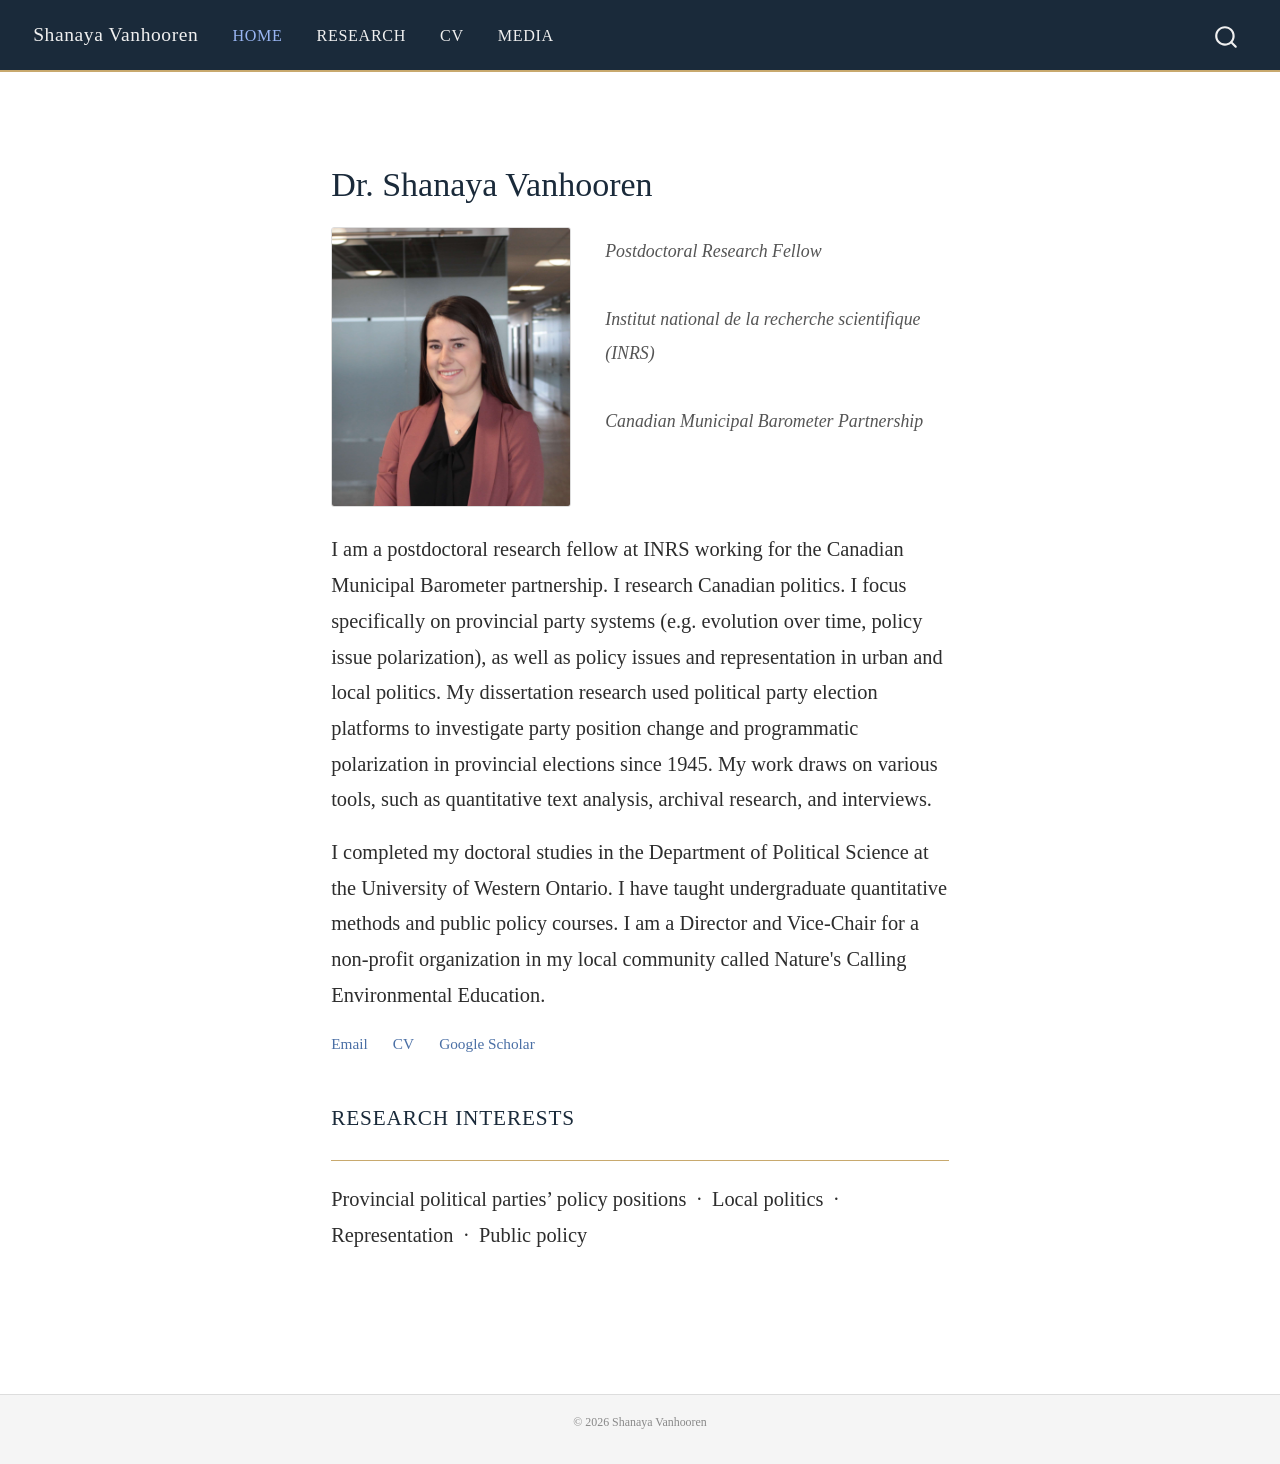
==== docs/index.html @ 6d6190ec "Minor update" ====
<!DOCTYPE html>
<html xmlns="http://www.w3.org/1999/xhtml" lang="en" xml:lang="en"><head>

<meta charset="utf-8">
<meta name="generator" content="quarto-1.9.37">

<meta name="viewport" content="width=device-width, initial-scale=1.0, user-scalable=yes">


<title>Shanaya Vanhooren</title>
<style>
/* Default styles provided by pandoc.
** See https://pandoc.org/MANUAL.html#variables-for-html for config info.
*/
code{white-space: pre-wrap;}
span.smallcaps{font-variant: small-caps;}
div.columns{display: flex; gap: min(4vw, 1.5em);}
div.column{flex: auto; overflow-x: auto;}
div.hanging-indent{margin-left: 1.5em; text-indent: -1.5em;}
ul.task-list{list-style: none;}
ul.task-list li input[type="checkbox"] {
  width: 0.8em;
  margin: 0 0.8em 0.2em -1em; /* quarto-specific, see https://github.com/quarto-dev/quarto-cli/issues/4556 */ 
  vertical-align: middle;
}
</style>


<script src="site_libs/quarto-nav/quarto-nav.js"></script>
<script src="site_libs/quarto-nav/headroom.min.js"></script>
<script src="site_libs/clipboard/clipboard.min.js"></script>
<script src="site_libs/quarto-search/autocomplete.umd.js"></script>
<script src="site_libs/quarto-search/fuse.min.js"></script>
<script src="site_libs/quarto-search/quarto-search.js"></script>
<meta name="quarto:offset" content="./">
<script src="site_libs/quarto-html/quarto.js" type="module"></script>
<script src="site_libs/quarto-html/tabsets/tabsets.js" type="module"></script>
<script src="site_libs/quarto-html/popper.min.js"></script>
<script src="site_libs/quarto-html/tippy.umd.min.js"></script>
<script src="site_libs/quarto-html/anchor.min.js"></script>
<link href="site_libs/quarto-html/tippy.css" rel="stylesheet">
<link href="site_libs/quarto-html/quarto-syntax-highlighting-7f8f88aac4f3542376d5c11b86a4c14d.css" rel="stylesheet" id="quarto-text-highlighting-styles">
<script src="site_libs/bootstrap/bootstrap.min.js"></script>
<link href="site_libs/bootstrap/bootstrap-icons.css" rel="stylesheet">
<link href="site_libs/bootstrap/bootstrap-2052e155595c9a2a93b7d121cc6dde5c.min.css" rel="stylesheet" append-hash="true" id="quarto-bootstrap" data-mode="light">
<script id="quarto-search-options" type="application/json">{
  "location": "navbar",
  "copy-button": false,
  "collapse-after": 3,
  "panel-placement": "end",
  "type": "overlay",
  "limit": 50,
  "keyboard-shortcut": [
    "f",
    "/",
    "s"
  ],
  "show-item-context": false,
  "language": {
    "search-no-results-text": "No results",
    "search-matching-documents-text": "matching documents",
    "search-copy-link-title": "Copy link to search",
    "search-hide-matches-text": "Hide additional matches",
    "search-more-match-text": "more match in this document",
    "search-more-matches-text": "more matches in this document",
    "search-clear-button-title": "Clear",
    "search-text-placeholder": "",
    "search-detached-cancel-button-title": "Cancel",
    "search-submit-button-title": "Submit",
    "search-label": "Search"
  }
}</script>


<link rel="stylesheet" href="styles.css">
</head>

<body class="nav-fixed fullcontent quarto-light">

<div id="quarto-search-results"></div>
  <header id="quarto-header" class="headroom fixed-top">
    <nav class="navbar navbar-expand-lg " data-bs-theme="dark">
      <div class="navbar-container container-fluid">
      <div class="navbar-brand-container mx-auto">
    <a class="navbar-brand" href="./index.html">
    <span class="navbar-title">Shanaya Vanhooren</span>
    </a>
  </div>
            <div id="quarto-search" class="" title="Search"></div>
          <button class="navbar-toggler" type="button" data-bs-toggle="collapse" data-bs-target="#navbarCollapse" aria-controls="navbarCollapse" role="menu" aria-expanded="false" aria-label="Toggle navigation" onclick="if (window.quartoToggleHeadroom) { window.quartoToggleHeadroom(); }">
  <span class="navbar-toggler-icon"></span>
</button>
          <div class="collapse navbar-collapse" id="navbarCollapse">
            <ul class="navbar-nav navbar-nav-scroll me-auto">
  <li class="nav-item">
    <a class="nav-link active" href="./index.html" aria-current="page"> 
<span class="menu-text">Home</span></a>
  </li>  
  <li class="nav-item">
    <a class="nav-link" href="./research.html"> 
<span class="menu-text">Research</span></a>
  </li>  
  <li class="nav-item">
    <a class="nav-link" href="./cv.html"> 
<span class="menu-text">CV</span></a>
  </li>  
  <li class="nav-item">
    <a class="nav-link" href="./media.html"> 
<span class="menu-text">Media</span></a>
  </li>  
</ul>
          </div> <!-- /navcollapse -->
            <div class="quarto-navbar-tools">
</div>
      </div> <!-- /container-fluid -->
    </nav>
</header>
<!-- content -->
<div id="quarto-content" class="quarto-container page-columns page-rows-contents page-layout-article page-navbar">
<!-- sidebar -->
<!-- margin-sidebar -->
    
<!-- main -->
<main class="content" id="quarto-document-content"><header id="title-block-header" class="quarto-title-block"></header>




<h1 class="about-name">Dr. Shanaya Vanhooren</h1>

<div class="about-top">
  <img src="profile.jpg" alt="Shanaya Vanhooren">
  <div class="about-position">
    <p class="position">
      Postdoctoral Research Fellow<br><br>
      Institut national de la recherche scientifique (INRS)<br><br>
      Canadian Municipal Barometer Partnership
    </p>
  </div>
</div>

<div class="about-bio">
  <p>
    I am a postdoctoral research fellow at INRS working for the Canadian Municipal Barometer partnership. I research Canadian politics. I focus specifically on provincial party systems (e.g. evolution over time, policy issue polarization), as well as policy issues and representation in urban and local politics. My dissertation research used political party election platforms to investigate party position change and programmatic polarization in provincial elections since 1945. My work draws on various tools, such as quantitative text analysis, archival research, and interviews. 
  </p>
  <p>
    I completed my doctoral studies in the Department of Political Science at the University of Western Ontario. I have taught undergraduate quantitative methods and public policy courses. I am a Director and Vice-Chair for a non-profit organization in my local community called Nature's Calling Environmental Education. 
  </p>
  <div class="contact-links">
    <a href="mailto:shanaya.vanhooren@inrs.ca">Email</a>
    <a href="cv.html">CV</a>
    <a href="https://scholar.google.com/citations?user=GF-hc9QAAAAJ&amp;hl=en" target="_blank">Google Scholar</a>
  </div>
</div>
<div class="section-heading">
<p>Research Interests</p>
</div>
<p>Provincial political parties’ policy positions &nbsp;·&nbsp; Local politics &nbsp;·&nbsp; Representation &nbsp;·&nbsp; Public policy</p>



</main> <!-- /main -->
<script id="quarto-html-after-body" type="application/javascript">
  window.document.addEventListener("DOMContentLoaded", function (event) {
    const icon = "";
    const anchorJS = new window.AnchorJS();
    anchorJS.options = {
      placement: 'right',
      icon: icon
    };
    anchorJS.add('.anchored');
    const isCodeAnnotation = (el) => {
      for (const clz of el.classList) {
        if (clz.startsWith('code-annotation-')) {                     
          return true;
        }
      }
      return false;
    }
    const onCopySuccess = function(e) {
      // button target
      const button = e.trigger;
      // don't keep focus
      button.blur();
      // flash "checked"
      button.classList.add('code-copy-button-checked');
      var currentTitle = button.getAttribute("title");
      button.setAttribute("title", "Copied!");
      let tooltip;
      if (window.bootstrap) {
        button.setAttribute("data-bs-toggle", "tooltip");
        button.setAttribute("data-bs-placement", "left");
        button.setAttribute("data-bs-title", "Copied!");
        tooltip = new bootstrap.Tooltip(button, 
          { trigger: "manual", 
            customClass: "code-copy-button-tooltip",
            offset: [0, -8]});
        tooltip.show();    
      }
      setTimeout(function() {
        if (tooltip) {
          tooltip.hide();
          button.removeAttribute("data-bs-title");
          button.removeAttribute("data-bs-toggle");
          button.removeAttribute("data-bs-placement");
        }
        button.setAttribute("title", currentTitle);
        button.classList.remove('code-copy-button-checked');
      }, 1000);
      // clear code selection
      e.clearSelection();
    }
    const getTextToCopy = function(trigger) {
      const outerScaffold = trigger.parentElement.cloneNode(true);
      const codeEl = outerScaffold.querySelector('code');
      for (const childEl of codeEl.children) {
        if (isCodeAnnotation(childEl)) {
          childEl.remove();
        }
      }
      return codeEl.innerText;
    }
    const clipboard = new window.ClipboardJS('.code-copy-button:not([data-in-quarto-modal])', {
      text: getTextToCopy
    });
    clipboard.on('success', onCopySuccess);
    if (window.document.getElementById('quarto-embedded-source-code-modal')) {
      const clipboardModal = new window.ClipboardJS('.code-copy-button[data-in-quarto-modal]', {
        text: getTextToCopy,
        container: window.document.getElementById('quarto-embedded-source-code-modal')
      });
      clipboardModal.on('success', onCopySuccess);
    }
      var localhostRegex = new RegExp(/^(?:http|https):\/\/localhost\:?[0-9]*\//);
      var mailtoRegex = new RegExp(/^mailto:/);
        var filterRegex = new RegExp('/' + window.location.host + '/');
      var isInternal = (href) => {
          return filterRegex.test(href) || localhostRegex.test(href) || mailtoRegex.test(href);
      }
      // Inspect non-navigation links and adorn them if external
     var links = window.document.querySelectorAll('a[href]:not(.nav-link):not(.navbar-brand):not(.toc-action):not(.sidebar-link):not(.sidebar-item-toggle):not(.pagination-link):not(.no-external):not([aria-hidden]):not(.dropdown-item):not(.quarto-navigation-tool):not(.about-link)');
      for (var i=0; i<links.length; i++) {
        const link = links[i];
        if (!isInternal(link.href)) {
          // undo the damage that might have been done by quarto-nav.js in the case of
          // links that we want to consider external
          if (link.dataset.originalHref !== undefined) {
            link.href = link.dataset.originalHref;
          }
            // target, if specified
            link.setAttribute("target", "_blank");
            if (link.getAttribute("rel") === null) {
              link.setAttribute("rel", "noopener");
            }
        }
      }
    function tippyHover(el, contentFn, onTriggerFn, onUntriggerFn) {
      const config = {
        allowHTML: true,
        maxWidth: 500,
        delay: 100,
        arrow: false,
        appendTo: function(el) {
            return el.parentElement;
        },
        interactive: true,
        interactiveBorder: 10,
        theme: 'quarto',
        placement: 'bottom-start',
      };
      if (contentFn) {
        config.content = contentFn;
      }
      if (onTriggerFn) {
        config.onTrigger = onTriggerFn;
      }
      if (onUntriggerFn) {
        config.onUntrigger = onUntriggerFn;
      }
      window.tippy(el, config); 
    }
    const noterefs = window.document.querySelectorAll('a[role="doc-noteref"]');
    for (var i=0; i<noterefs.length; i++) {
      const ref = noterefs[i];
      tippyHover(ref, function() {
        // use id or data attribute instead here
        let href = ref.getAttribute('data-footnote-href') || ref.getAttribute('href');
        try { href = new URL(href).hash; } catch {}
        const id = href.replace(/^#\/?/, "");
        const note = window.document.getElementById(id);
        if (note) {
          return note.innerHTML;
        } else {
          return "";
        }
      });
    }
    const xrefs = window.document.querySelectorAll('a.quarto-xref');
    const processXRef = (id, note) => {
      // Strip column container classes
      const stripColumnClz = (el) => {
        el.classList.remove("page-full", "page-columns");
        if (el.children) {
          for (const child of el.children) {
            stripColumnClz(child);
          }
        }
      }
      stripColumnClz(note)
      if (id === null || id.startsWith('sec-')) {
        // Special case sections, only their first couple elements
        const container = document.createElement("div");
        if (note.children && note.children.length > 2) {
          container.appendChild(note.children[0].cloneNode(true));
          for (let i = 1; i < note.children.length; i++) {
            const child = note.children[i];
            if (child.tagName === "P" && child.innerText === "") {
              continue;
            } else {
              container.appendChild(child.cloneNode(true));
              break;
            }
          }
          if (window.Quarto?.typesetMath) {
            window.Quarto.typesetMath(container);
          }
          return container.innerHTML
        } else {
          if (window.Quarto?.typesetMath) {
            window.Quarto.typesetMath(note);
          }
          return note.innerHTML;
        }
      } else {
        // Remove any anchor links if they are present
        const anchorLink = note.querySelector('a.anchorjs-link');
        if (anchorLink) {
          anchorLink.remove();
        }
        if (window.Quarto?.typesetMath) {
          window.Quarto.typesetMath(note);
        }
        if (note.classList.contains("callout")) {
          return note.outerHTML;
        } else {
          return note.innerHTML;
        }
      }
    }
    for (var i=0; i<xrefs.length; i++) {
      const xref = xrefs[i];
      tippyHover(xref, undefined, function(instance) {
        instance.disable();
        let url = xref.getAttribute('href');
        let hash = undefined; 
        if (url.startsWith('#')) {
          hash = url;
        } else {
          try { hash = new URL(url).hash; } catch {}
        }
        if (hash) {
          const id = hash.replace(/^#\/?/, "");
          const note = window.document.getElementById(id);
          if (note !== null) {
            try {
              const html = processXRef(id, note.cloneNode(true));
              instance.setContent(html);
            } finally {
              instance.enable();
              instance.show();
            }
          } else {
            // See if we can fetch this
            fetch(url.split('#')[0])
            .then(res => res.text())
            .then(html => {
              const parser = new DOMParser();
              const htmlDoc = parser.parseFromString(html, "text/html");
              const note = htmlDoc.getElementById(id);
              if (note !== null) {
                const html = processXRef(id, note);
                instance.setContent(html);
              } 
            }).finally(() => {
              instance.enable();
              instance.show();
            });
          }
        } else {
          // See if we can fetch a full url (with no hash to target)
          // This is a special case and we should probably do some content thinning / targeting
          fetch(url)
          .then(res => res.text())
          .then(html => {
            const parser = new DOMParser();
            const htmlDoc = parser.parseFromString(html, "text/html");
            const note = htmlDoc.querySelector('main.content');
            if (note !== null) {
              // This should only happen for chapter cross references
              // (since there is no id in the URL)
              // remove the first header
              if (note.children.length > 0 && note.children[0].tagName === "HEADER") {
                note.children[0].remove();
              }
              const html = processXRef(null, note);
              instance.setContent(html);
            } 
          }).finally(() => {
            instance.enable();
            instance.show();
          });
        }
      }, function(instance) {
      });
    }
        let selectedAnnoteEl;
        const selectorForAnnotation = ( cell, annotation) => {
          let cellAttr = 'data-code-cell="' + cell + '"';
          let lineAttr = 'data-code-annotation="' +  annotation + '"';
          const selector = 'span[' + cellAttr + '][' + lineAttr + ']';
          return selector;
        }
        const selectCodeLines = (annoteEl) => {
          const doc = window.document;
          const targetCell = annoteEl.getAttribute("data-target-cell");
          const targetAnnotation = annoteEl.getAttribute("data-target-annotation");
          const annoteSpan = window.document.querySelector(selectorForAnnotation(targetCell, targetAnnotation));
          const lines = annoteSpan.getAttribute("data-code-lines").split(",");
          const lineIds = lines.map((line) => {
            return targetCell + "-" + line;
          })
          let top = null;
          let height = null;
          let parent = null;
          if (lineIds.length > 0) {
              //compute the position of the single el (top and bottom and make a div)
              const el = window.document.getElementById(lineIds[0]);
              top = el.offsetTop;
              height = el.offsetHeight;
              parent = el.parentElement.parentElement;
            if (lineIds.length > 1) {
              const lastEl = window.document.getElementById(lineIds[lineIds.length - 1]);
              const bottom = lastEl.offsetTop + lastEl.offsetHeight;
              height = bottom - top;
            }
            if (top !== null && height !== null && parent !== null) {
              // cook up a div (if necessary) and position it 
              let div = window.document.getElementById("code-annotation-line-highlight");
              if (div === null) {
                div = window.document.createElement("div");
                div.setAttribute("id", "code-annotation-line-highlight");
                div.style.position = 'absolute';
                parent.appendChild(div);
              }
              div.style.top = top - 2 + "px";
              div.style.height = height + 4 + "px";
              div.style.left = 0;
              let gutterDiv = window.document.getElementById("code-annotation-line-highlight-gutter");
              if (gutterDiv === null) {
                gutterDiv = window.document.createElement("div");
                gutterDiv.setAttribute("id", "code-annotation-line-highlight-gutter");
                gutterDiv.style.position = 'absolute';
                const codeCell = window.document.getElementById(targetCell);
                const gutter = codeCell.querySelector('.code-annotation-gutter');
                gutter.appendChild(gutterDiv);
              }
              gutterDiv.style.top = top - 2 + "px";
              gutterDiv.style.height = height + 4 + "px";
            }
            selectedAnnoteEl = annoteEl;
          }
        };
        const unselectCodeLines = () => {
          const elementsIds = ["code-annotation-line-highlight", "code-annotation-line-highlight-gutter"];
          elementsIds.forEach((elId) => {
            const div = window.document.getElementById(elId);
            if (div) {
              div.remove();
            }
          });
          selectedAnnoteEl = undefined;
        };
          // Handle positioning of the toggle
      window.addEventListener(
        "resize",
        throttle(() => {
          elRect = undefined;
          if (selectedAnnoteEl) {
            selectCodeLines(selectedAnnoteEl);
          }
        }, 10)
      );
      function throttle(fn, ms) {
      let throttle = false;
      let timer;
        return (...args) => {
          if(!throttle) { // first call gets through
              fn.apply(this, args);
              throttle = true;
          } else { // all the others get throttled
              if(timer) clearTimeout(timer); // cancel #2
              timer = setTimeout(() => {
                fn.apply(this, args);
                timer = throttle = false;
              }, ms);
          }
        };
      }
        // Attach click handler to the DT
        const annoteDls = window.document.querySelectorAll('dt[data-target-cell]');
        for (const annoteDlNode of annoteDls) {
          annoteDlNode.addEventListener('click', (event) => {
            const clickedEl = event.target;
            if (clickedEl !== selectedAnnoteEl) {
              unselectCodeLines();
              const activeEl = window.document.querySelector('dt[data-target-cell].code-annotation-active');
              if (activeEl) {
                activeEl.classList.remove('code-annotation-active');
              }
              selectCodeLines(clickedEl);
              clickedEl.classList.add('code-annotation-active');
            } else {
              // Unselect the line
              unselectCodeLines();
              clickedEl.classList.remove('code-annotation-active');
            }
          });
        }
    const findCites = (el) => {
      const parentEl = el.parentElement;
      if (parentEl) {
        const cites = parentEl.dataset.cites;
        if (cites) {
          return {
            el,
            cites: cites.split(' ')
          };
        } else {
          return findCites(el.parentElement)
        }
      } else {
        return undefined;
      }
    };
    var bibliorefs = window.document.querySelectorAll('a[role="doc-biblioref"]');
    for (var i=0; i<bibliorefs.length; i++) {
      const ref = bibliorefs[i];
      const citeInfo = findCites(ref);
      if (citeInfo) {
        tippyHover(citeInfo.el, function() {
          var popup = window.document.createElement('div');
          citeInfo.cites.forEach(function(cite) {
            var citeDiv = window.document.createElement('div');
            citeDiv.classList.add('hanging-indent');
            citeDiv.classList.add('csl-entry');
            var biblioDiv = window.document.getElementById('ref-' + cite);
            if (biblioDiv) {
              citeDiv.innerHTML = biblioDiv.innerHTML;
            }
            popup.appendChild(citeDiv);
          });
          return popup.innerHTML;
        });
      }
    }
  });
  </script>
</div> <!-- /content -->
<footer class="footer">
  <div class="nav-footer">
    <div class="nav-footer-left">
      &nbsp;
    </div>   
    <div class="nav-footer-center">
<p>© 2026 Shanaya Vanhooren</p>
</div>
    <div class="nav-footer-right">
      &nbsp;
    </div>
  </div>
</footer>




</body></html>
---- docs/site_libs/quarto-html/tippy.css ----
.tippy-box[data-animation=fade][data-state=hidden]{opacity:0}[data-tippy-root]{max-width:calc(100vw - 10px)}.tippy-box{position:relative;background-color:#333;color:#fff;border-radius:4px;font-size:14px;line-height:1.4;white-space:normal;outline:0;transition-property:transform,visibility,opacity}.tippy-box[data-placement^=top]>.tippy-arrow{bottom:0}.tippy-box[data-placement^=top]>.tippy-arrow:before{bottom:-7px;left:0;border-width:8px 8px 0;border-top-color:initial;transform-origin:center top}.tippy-box[data-placement^=bottom]>.tippy-arrow{top:0}.tippy-box[data-placement^=bottom]>.tippy-arrow:before{top:-7px;left:0;border-width:0 8px 8px;border-bottom-color:initial;transform-origin:center bottom}.tippy-box[data-placement^=left]>.tippy-arrow{right:0}.tippy-box[data-placement^=left]>.tippy-arrow:before{border-width:8px 0 8px 8px;border-left-color:initial;right:-7px;transform-origin:center left}.tippy-box[data-placement^=right]>.tippy-arrow{left:0}.tippy-box[data-placement^=right]>.tippy-arrow:before{left:-7px;border-width:8px 8px 8px 0;border-right-color:initial;transform-origin:center right}.tippy-box[data-inertia][data-state=visible]{transition-timing-function:cubic-bezier(.54,1.5,.38,1.11)}.tippy-arrow{width:16px;height:16px;color:#333}.tippy-arrow:before{content:"";position:absolute;border-color:transparent;border-style:solid}.tippy-content{position:relative;padding:5px 9px;z-index:1}
---- docs/site_libs/quarto-html/quarto-syntax-highlighting-7f8f88aac4f3542376d5c11b86a4c14d.css ----
/* quarto syntax highlight colors */
:root {
  --quarto-hl-ot-color: #003B4F;
  --quarto-hl-at-color: #657422;
  --quarto-hl-ss-color: #20794D;
  --quarto-hl-an-color: #5E5E5E;
  --quarto-hl-fu-color: #4758AB;
  --quarto-hl-st-color: #20794D;
  --quarto-hl-cf-color: #003B4F;
  --quarto-hl-op-color: #5E5E5E;
  --quarto-hl-er-color: #AD0000;
  --quarto-hl-bn-color: #AD0000;
  --quarto-hl-al-color: #AD0000;
  --quarto-hl-va-color: #111111;
  --quarto-hl-bu-color: inherit;
  --quarto-hl-ex-color: inherit;
  --quarto-hl-pp-color: #AD0000;
  --quarto-hl-in-color: #5E5E5E;
  --quarto-hl-vs-color: #20794D;
  --quarto-hl-wa-color: #5E5E5E;
  --quarto-hl-do-color: #5E5E5E;
  --quarto-hl-im-color: #00769E;
  --quarto-hl-ch-color: #20794D;
  --quarto-hl-dt-color: #AD0000;
  --quarto-hl-fl-color: #AD0000;
  --quarto-hl-co-color: #5E5E5E;
  --quarto-hl-cv-color: #5E5E5E;
  --quarto-hl-cn-color: #8f5902;
  --quarto-hl-sc-color: #5E5E5E;
  --quarto-hl-dv-color: #AD0000;
  --quarto-hl-kw-color: #003B4F;
}

/* other quarto variables */
:root {
  --quarto-font-monospace: SFMono-Regular, Menlo, Monaco, Consolas, "Liberation Mono", "Courier New", monospace;
}

/* syntax highlight based on Pandoc's rules */
pre > code.sourceCode > span {
  color: #003B4F;
}

code.sourceCode > span {
  color: #003B4F;
}

div.sourceCode,
div.sourceCode pre.sourceCode {
  color: #003B4F;
}

/* Normal */
code span {
  color: #003B4F;
}

/* Alert */
code span.al {
  color: #AD0000;
  font-style: inherit;
}

/* Annotation */
code span.an {
  color: #5E5E5E;
  font-style: inherit;
}

/* Attribute */
code span.at {
  color: #657422;
  font-style: inherit;
}

/* BaseN */
code span.bn {
  color: #AD0000;
  font-style: inherit;
}

/* BuiltIn */
code span.bu {
  font-style: inherit;
}

/* ControlFlow */
code span.cf {
  color: #003B4F;
  font-weight: bold;
  font-style: inherit;
}

/* Char */
code span.ch {
  color: #20794D;
  font-style: inherit;
}

/* Constant */
code span.cn {
  color: #8f5902;
  font-style: inherit;
}

/* Comment */
code span.co {
  color: #5E5E5E;
  font-style: inherit;
}

/* CommentVar */
code span.cv {
  color: #5E5E5E;
  font-style: italic;
}

/* Documentation */
code span.do {
  color: #5E5E5E;
  font-style: italic;
}

/* DataType */
code span.dt {
  color: #AD0000;
  font-style: inherit;
}

/* DecVal */
code span.dv {
  color: #AD0000;
  font-style: inherit;
}

/* Error */
code span.er {
  color: #AD0000;
  font-style: inherit;
}

/* Extension */
code span.ex {
  font-style: inherit;
}

/* Float */
code span.fl {
  color: #AD0000;
  font-style: inherit;
}

/* Function */
code span.fu {
  color: #4758AB;
  font-style: inherit;
}

/* Import */
code span.im {
  color: #00769E;
  font-style: inherit;
}

/* Information */
code span.in {
  color: #5E5E5E;
  font-style: inherit;
}

/* Keyword */
code span.kw {
  color: #003B4F;
  font-weight: bold;
  font-style: inherit;
}

/* Operator */
code span.op {
  color: #5E5E5E;
  font-style: inherit;
}

/* Other */
code span.ot {
  color: #003B4F;
  font-style: inherit;
}

/* Preprocessor */
code span.pp {
  color: #AD0000;
  font-style: inherit;
}

/* SpecialChar */
code span.sc {
  color: #5E5E5E;
  font-style: inherit;
}

/* SpecialString */
code span.ss {
  color: #20794D;
  font-style: inherit;
}

/* String */
code span.st {
  color: #20794D;
  font-style: inherit;
}

/* Variable */
code span.va {
  color: #111111;
  font-style: inherit;
}

/* VerbatimString */
code span.vs {
  color: #20794D;
  font-style: inherit;
}

/* Warning */
code span.wa {
  color: #5E5E5E;
  font-style: italic;
}

.prevent-inlining {
  content: "</";
}

/*# sourceMappingURL=789ad8cd35626ba772517505b42a116e.css.map */
---- docs/styles.css ----
/* ── Typography ── */
body {
  font-family: "Georgia", "Times New Roman", serif;
  color: #2d2d2d;
  background-color: #ffffff;
  font-size: 1.2rem;
  line-height: 1.75;
}

h1, h2, h3, h4 {
  font-family: "Georgia", serif;
  color: #1a2a3a;
  font-weight: normal;
}

/* ── Navbar ── */
.navbar {
  border-bottom: 2px solid #c8a96e;
  padding-top: 0.75rem;
  padding-bottom: 0.75rem;
}

.navbar-brand {
  font-size: 1.15rem;
  font-weight: normal;
  letter-spacing: 0.03em;
}

.navbar-nav .nav-link {
  font-size: 0.95rem;
  letter-spacing: 0.04em;
  text-transform: uppercase;
  padding: 0.25rem 1rem !important;
}

.navbar-nav .nav-link:hover {
  color: #c8a96e !important;
}

/* ── Page layout ── */
#quarto-content {
  max-width: 1050px;
  margin: 0 auto;
  padding: 2.5rem 5rem;
}

/* ── About / profile block ── */
.about-name {
  font-size: 2rem;
  margin-top: 0;
  margin-bottom: 1.25rem;
  color: #1a2a3a;
}

.about-top {
  display: flex;
  gap: 2rem;
  align-items: flex-start;
  margin-bottom: 1.5rem;
}

.about-top img {
  width: 240px;
  height: 280px;
  object-fit: cover;
  object-position: top;
  border-radius: 3px;
  border: 1px solid #ddd;
  flex-shrink: 0;
}

.about-position .position {
  font-size: 1.05rem;
  color: #555;
  font-style: italic;
  margin-top: 0.5rem;
  line-height: 1.9;
}

.about-bio {
  margin-top: 1.5rem;
}

.contact-links {
  margin-top: 1rem;
  font-size: 0.9rem;
}

.contact-links a {
  color: #4a6fa5;
  margin-right: 1.25rem;
  text-decoration: none;
}

.contact-links a:hover {
  text-decoration: underline;
}

/* ── Section headings ── */
.section-heading {
  font-size: 1.25rem;
  border-bottom: 1px solid #c8a96e;
  padding-bottom: 0.35rem;
  margin-top: 2.5rem;
  margin-bottom: 1.25rem;
  letter-spacing: 0.04em;
  text-transform: uppercase;
  color: #1a2a3a;
}

/* ── Publication entries ── */
.pub-entry {
  margin-bottom: 1.5rem;
  padding-left: 1rem;
  border-left: 3px solid #dde3ea;
}

.pub-entry .pub-title {
  font-weight: bold;
  color: #1a2a3a;
}

.pub-entry .pub-authors {
  color: #555;
  font-size: 0.97rem;
}

.pub-entry .pub-journal {
  font-style: italic;
  color: #555;
}

.pub-entry .pub-links a {
  font-size: 0.85rem;
  color: #4a6fa5;
  margin-right: 0.75rem;
  text-decoration: none;
  border: 1px solid #4a6fa5;
  padding: 0.1rem 0.45rem;
  border-radius: 3px;
}

.pub-entry .pub-links a:hover {
  background-color: #4a6fa5;
  color: #fff;
}

/* ── Project entries ── */
.project-entry {
  margin-bottom: 1.5rem;
}

.project-entry .project-title {
  font-weight: bold;
  color: #1a2a3a;
}

/* ── Media entries ── */
.media-entry {
  margin-bottom: 1.25rem;
  padding-left: 1rem;
  border-left: 3px solid #dde3ea;
}

.media-entry .media-outlet {
  font-weight: bold;
  color: #1a2a3a;
}

.media-entry .media-date {
  font-size: 0.88rem;
  color: #777;
}

/* ── CV embed ── */
.cv-embed {
  width: 100%;
  height: 85vh;
  border: 1px solid #ddd;
  border-radius: 3px;
}

/* ── Footer ── */
.nav-footer {
  border-top: 1px solid #ddd;
  font-size: 0.85rem;
  color: #888;
  padding: 1rem 0;
}

/* ── Responsive ── */
@media (max-width: 700px) {
  #quarto-content {
    padding: 2rem 1.5rem;
  }
  .about-top {
    flex-direction: column;
  }
  .about-top img {
    width: 180px;
    height: 210px;
  }
}
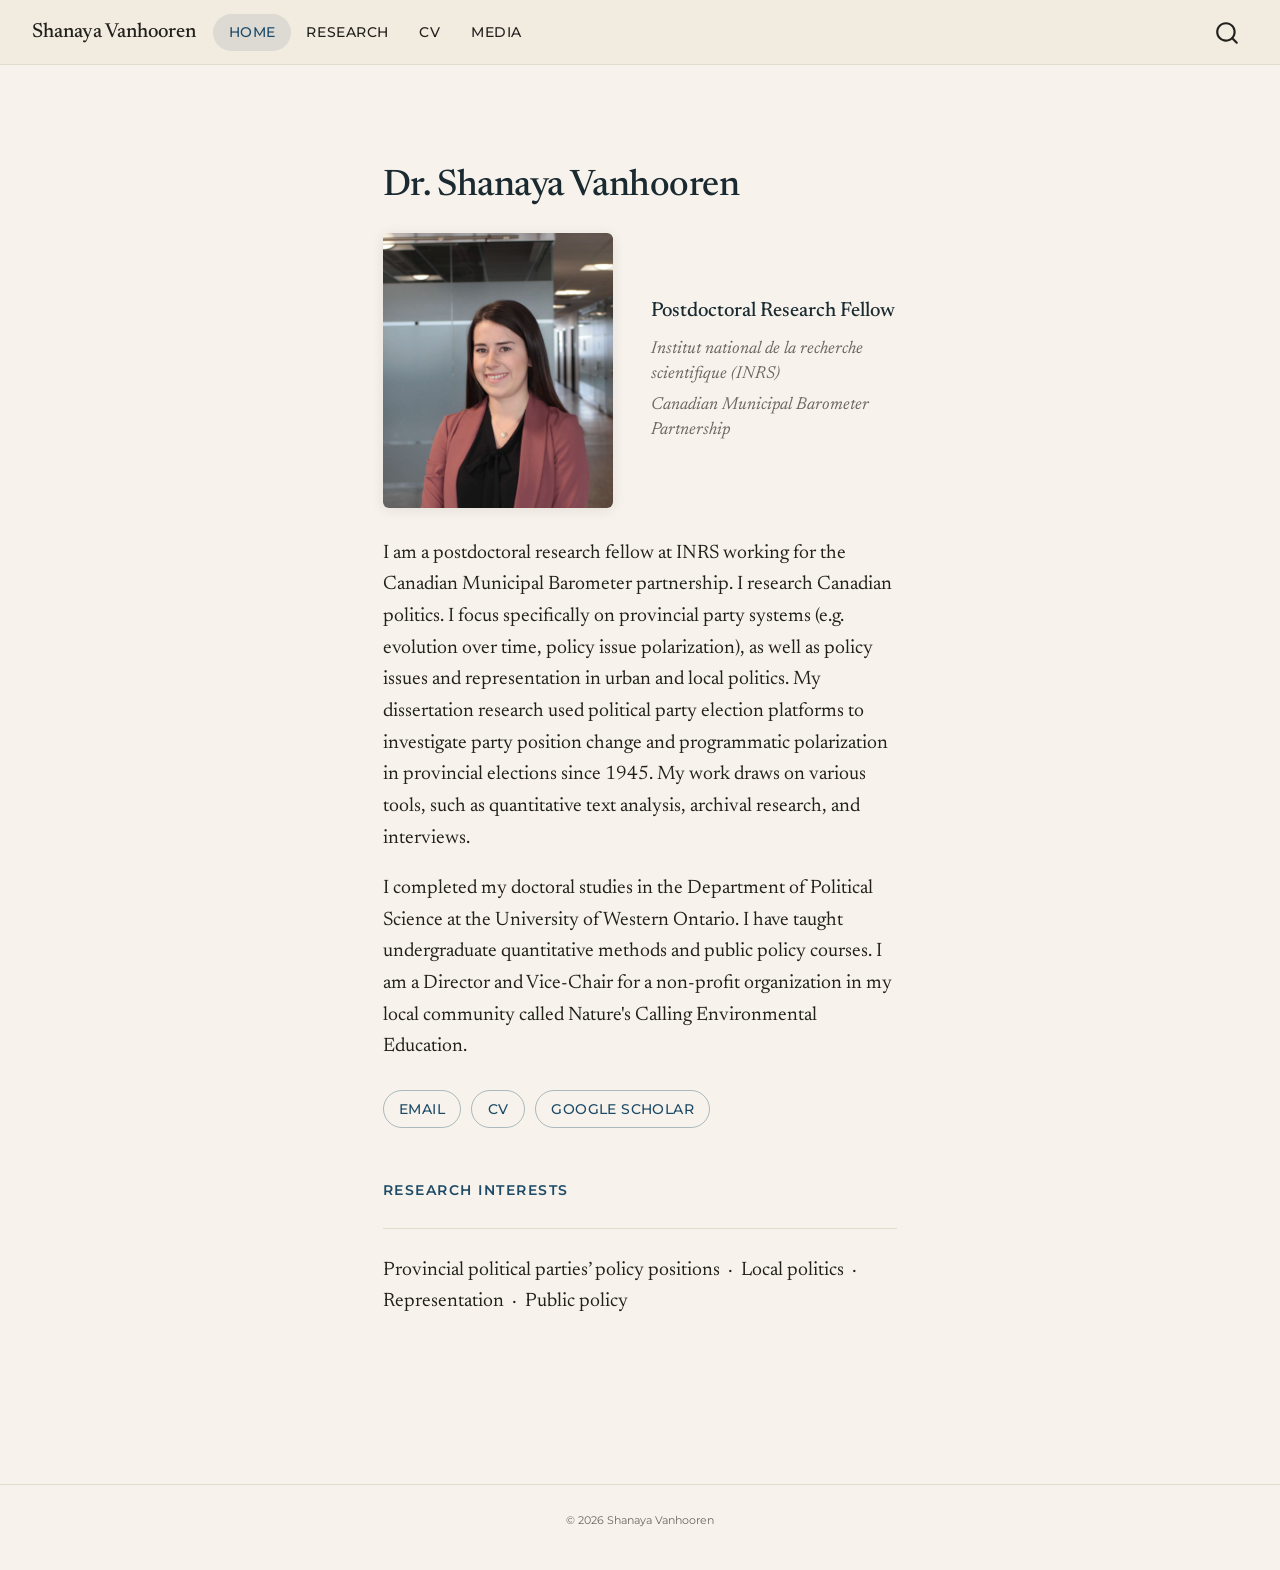
==== commit 0e6c5c1f: "Redesign site with Newsreader/Montserrat theme" ====
--- a/docs/index.html
+++ b/docs/index.html
@@ -42,7 +42,7 @@
 <link href="site_libs/quarto-html/quarto-syntax-highlighting-7f8f88aac4f3542376d5c11b86a4c14d.css" rel="stylesheet" id="quarto-text-highlighting-styles">
 <script src="site_libs/bootstrap/bootstrap.min.js"></script>
 <link href="site_libs/bootstrap/bootstrap-icons.css" rel="stylesheet">
-<link href="site_libs/bootstrap/bootstrap-2052e155595c9a2a93b7d121cc6dde5c.min.css" rel="stylesheet" append-hash="true" id="quarto-bootstrap" data-mode="light">
+<link href="site_libs/bootstrap/bootstrap-de4ebb74aad2f15e776bec6432f213c5.min.css" rel="stylesheet" append-hash="true" id="quarto-bootstrap" data-mode="light">
 <script id="quarto-search-options" type="application/json">{
   "location": "navbar",
   "copy-button": false,
@@ -72,7 +72,6 @@
 }</script>
 
 
-<link rel="stylesheet" href="styles.css">
 </head>
 
 <body class="nav-fixed fullcontent quarto-light">
@@ -131,11 +130,9 @@
 <div class="about-top">
   <img src="profile.jpg" alt="Shanaya Vanhooren">
   <div class="about-position">
-    <p class="position">
-      Postdoctoral Research Fellow<br><br>
-      Institut national de la recherche scientifique (INRS)<br><br>
-      Canadian Municipal Barometer Partnership
-    </p>
+    <p class="role">Postdoctoral Research Fellow</p>
+    <p class="affil">Institut national de la recherche scientifique (INRS)</p>
+    <p class="affil">Canadian Municipal Barometer Partnership</p>
   </div>
 </div>
 
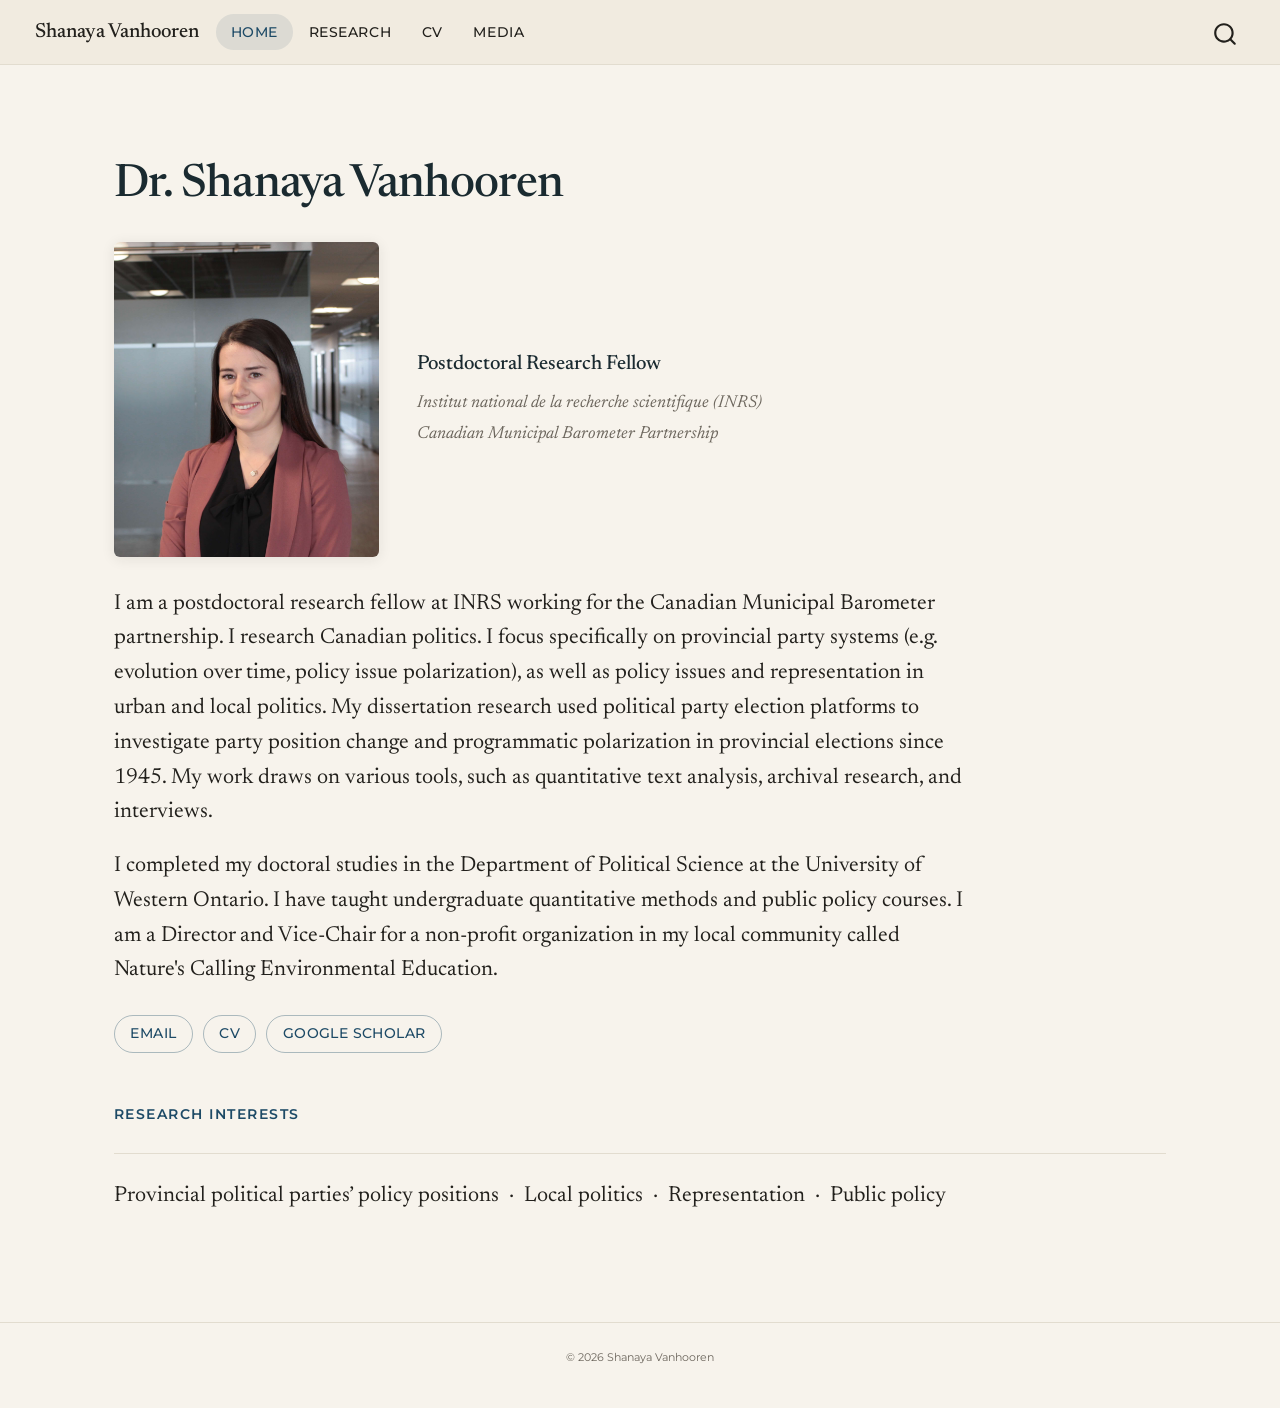
==== commit 24b74698: "Widen content column and enlarge typography" ====
--- a/docs/index.html
+++ b/docs/index.html
@@ -42,7 +42,7 @@
 <link href="site_libs/quarto-html/quarto-syntax-highlighting-7f8f88aac4f3542376d5c11b86a4c14d.css" rel="stylesheet" id="quarto-text-highlighting-styles">
 <script src="site_libs/bootstrap/bootstrap.min.js"></script>
 <link href="site_libs/bootstrap/bootstrap-icons.css" rel="stylesheet">
-<link href="site_libs/bootstrap/bootstrap-de4ebb74aad2f15e776bec6432f213c5.min.css" rel="stylesheet" append-hash="true" id="quarto-bootstrap" data-mode="light">
+<link href="site_libs/bootstrap/bootstrap-0458b415ac6dce922e50c7429eed92e4.min.css" rel="stylesheet" append-hash="true" id="quarto-bootstrap" data-mode="light">
 <script id="quarto-search-options" type="application/json">{
   "location": "navbar",
   "copy-button": false,
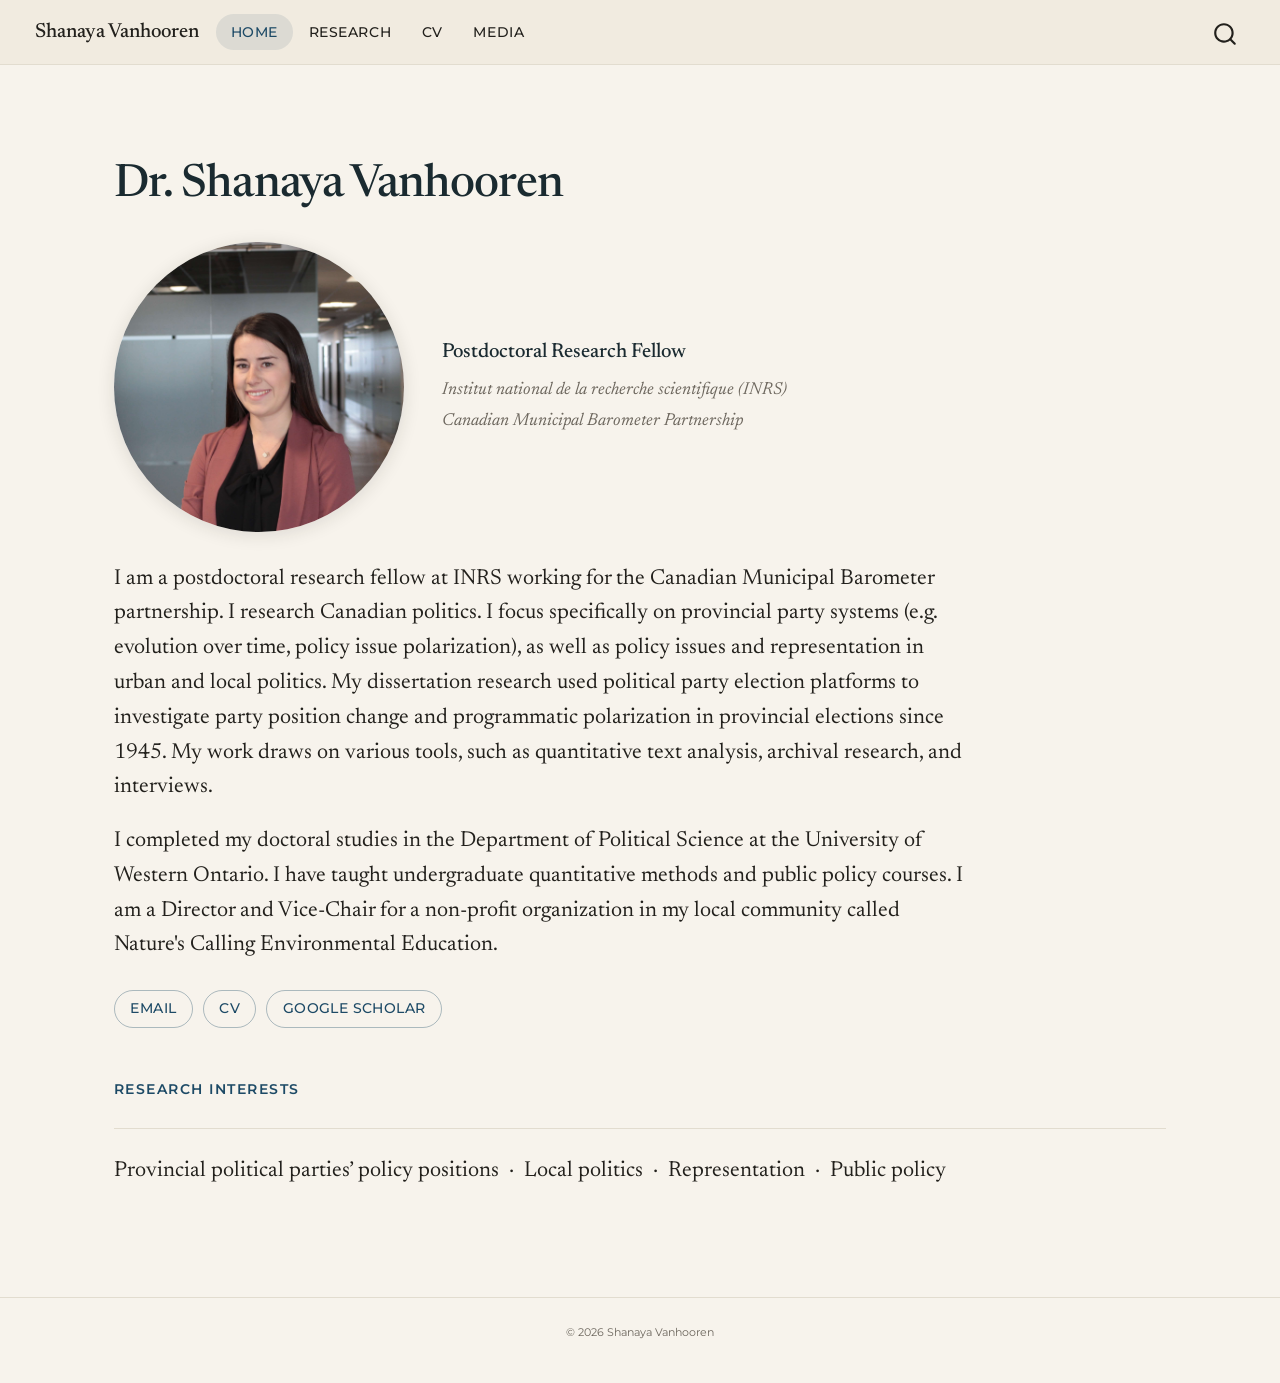
==== commit 2ba8ff30: "Make profile photo circular" ====
--- a/docs/index.html
+++ b/docs/index.html
@@ -42,7 +42,7 @@
 <link href="site_libs/quarto-html/quarto-syntax-highlighting-7f8f88aac4f3542376d5c11b86a4c14d.css" rel="stylesheet" id="quarto-text-highlighting-styles">
 <script src="site_libs/bootstrap/bootstrap.min.js"></script>
 <link href="site_libs/bootstrap/bootstrap-icons.css" rel="stylesheet">
-<link href="site_libs/bootstrap/bootstrap-0458b415ac6dce922e50c7429eed92e4.min.css" rel="stylesheet" append-hash="true" id="quarto-bootstrap" data-mode="light">
+<link href="site_libs/bootstrap/bootstrap-9f8f0de1d35c1dfd566dc9f7e4020568.min.css" rel="stylesheet" append-hash="true" id="quarto-bootstrap" data-mode="light">
 <script id="quarto-search-options" type="application/json">{
   "location": "navbar",
   "copy-button": false,
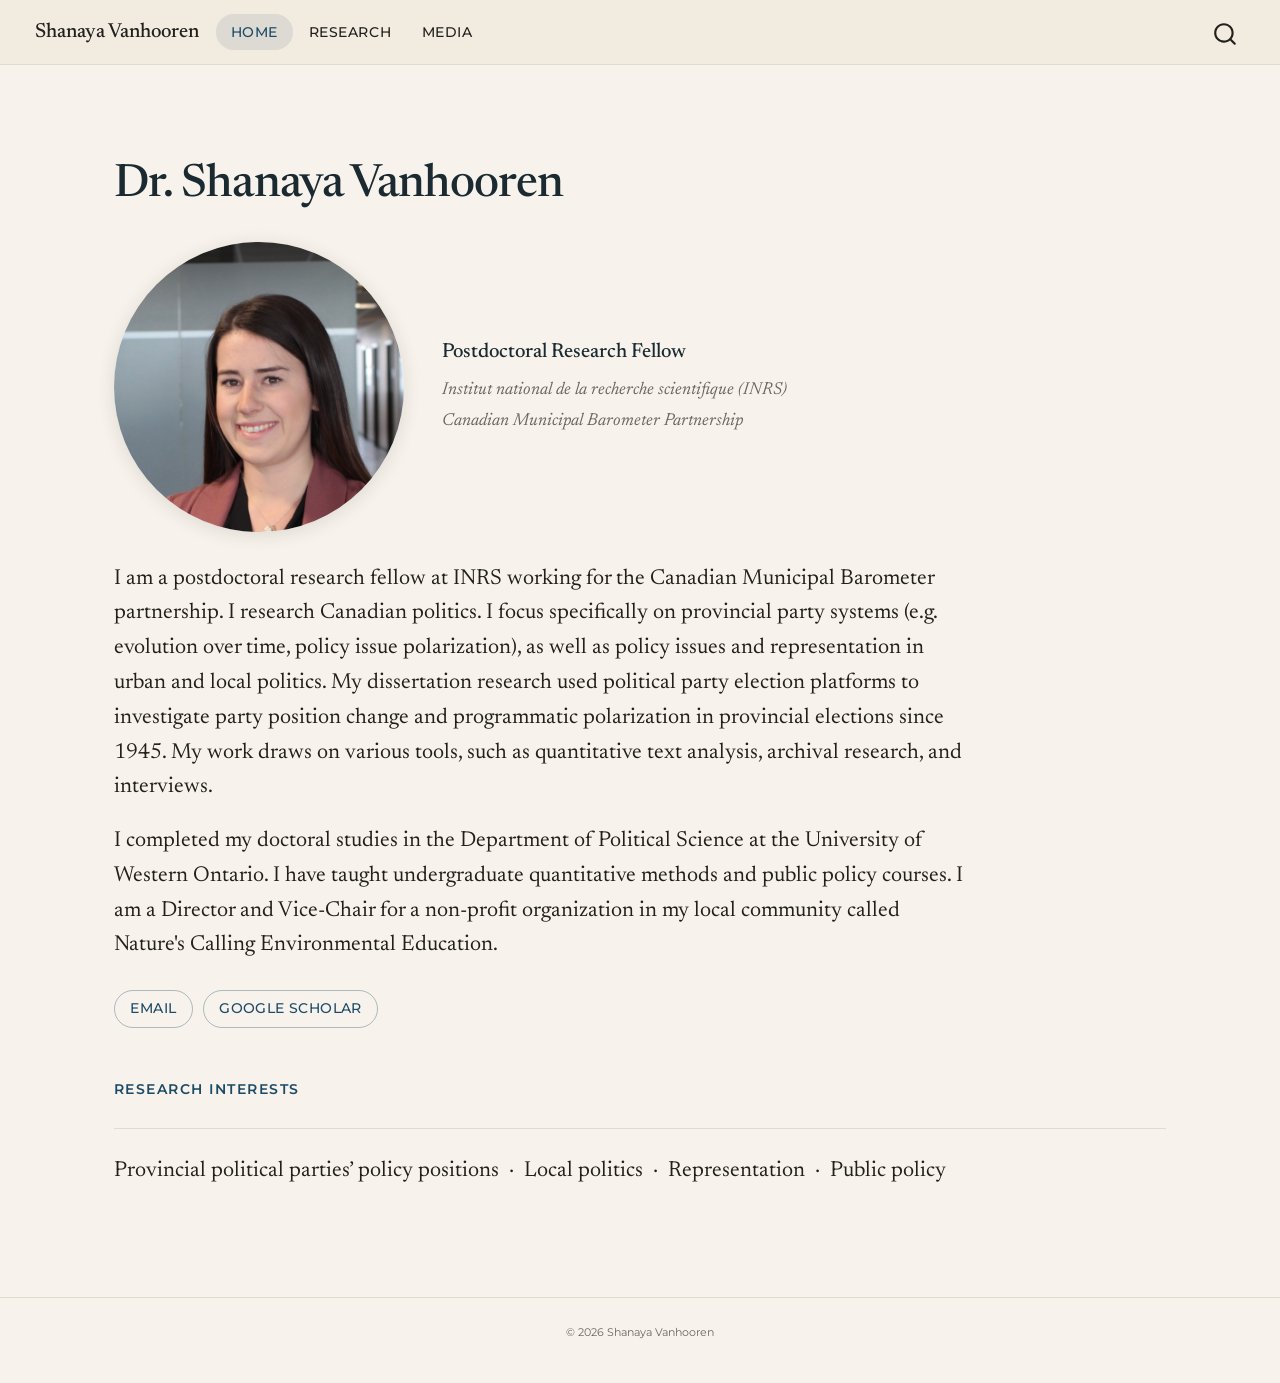
==== commit ba7ea0b5: "Remove CV page, nav tab, homepage link, and PDF" ====
--- a/docs/index.html
+++ b/docs/index.html
@@ -42,7 +42,7 @@
 <link href="site_libs/quarto-html/quarto-syntax-highlighting-7f8f88aac4f3542376d5c11b86a4c14d.css" rel="stylesheet" id="quarto-text-highlighting-styles">
 <script src="site_libs/bootstrap/bootstrap.min.js"></script>
 <link href="site_libs/bootstrap/bootstrap-icons.css" rel="stylesheet">
-<link href="site_libs/bootstrap/bootstrap-9f8f0de1d35c1dfd566dc9f7e4020568.min.css" rel="stylesheet" append-hash="true" id="quarto-bootstrap" data-mode="light">
+<link href="site_libs/bootstrap/bootstrap-89f567ef0fc75ff11e3d05f525db4332.min.css" rel="stylesheet" append-hash="true" id="quarto-bootstrap" data-mode="light">
 <script id="quarto-search-options" type="application/json">{
   "location": "navbar",
   "copy-button": false,
@@ -100,10 +100,6 @@
 <span class="menu-text">Research</span></a>
   </li>  
   <li class="nav-item">
-    <a class="nav-link" href="./cv.html"> 
-<span class="menu-text">CV</span></a>
-  </li>  
-  <li class="nav-item">
     <a class="nav-link" href="./media.html"> 
 <span class="menu-text">Media</span></a>
   </li>  
@@ -145,7 +141,6 @@
   </p>
   <div class="contact-links">
     <a href="mailto:shanaya.vanhooren@inrs.ca">Email</a>
-    <a href="cv.html">CV</a>
     <a href="https://scholar.google.com/citations?user=GF-hc9QAAAAJ&amp;hl=en" target="_blank">Google Scholar</a>
   </div>
 </div>
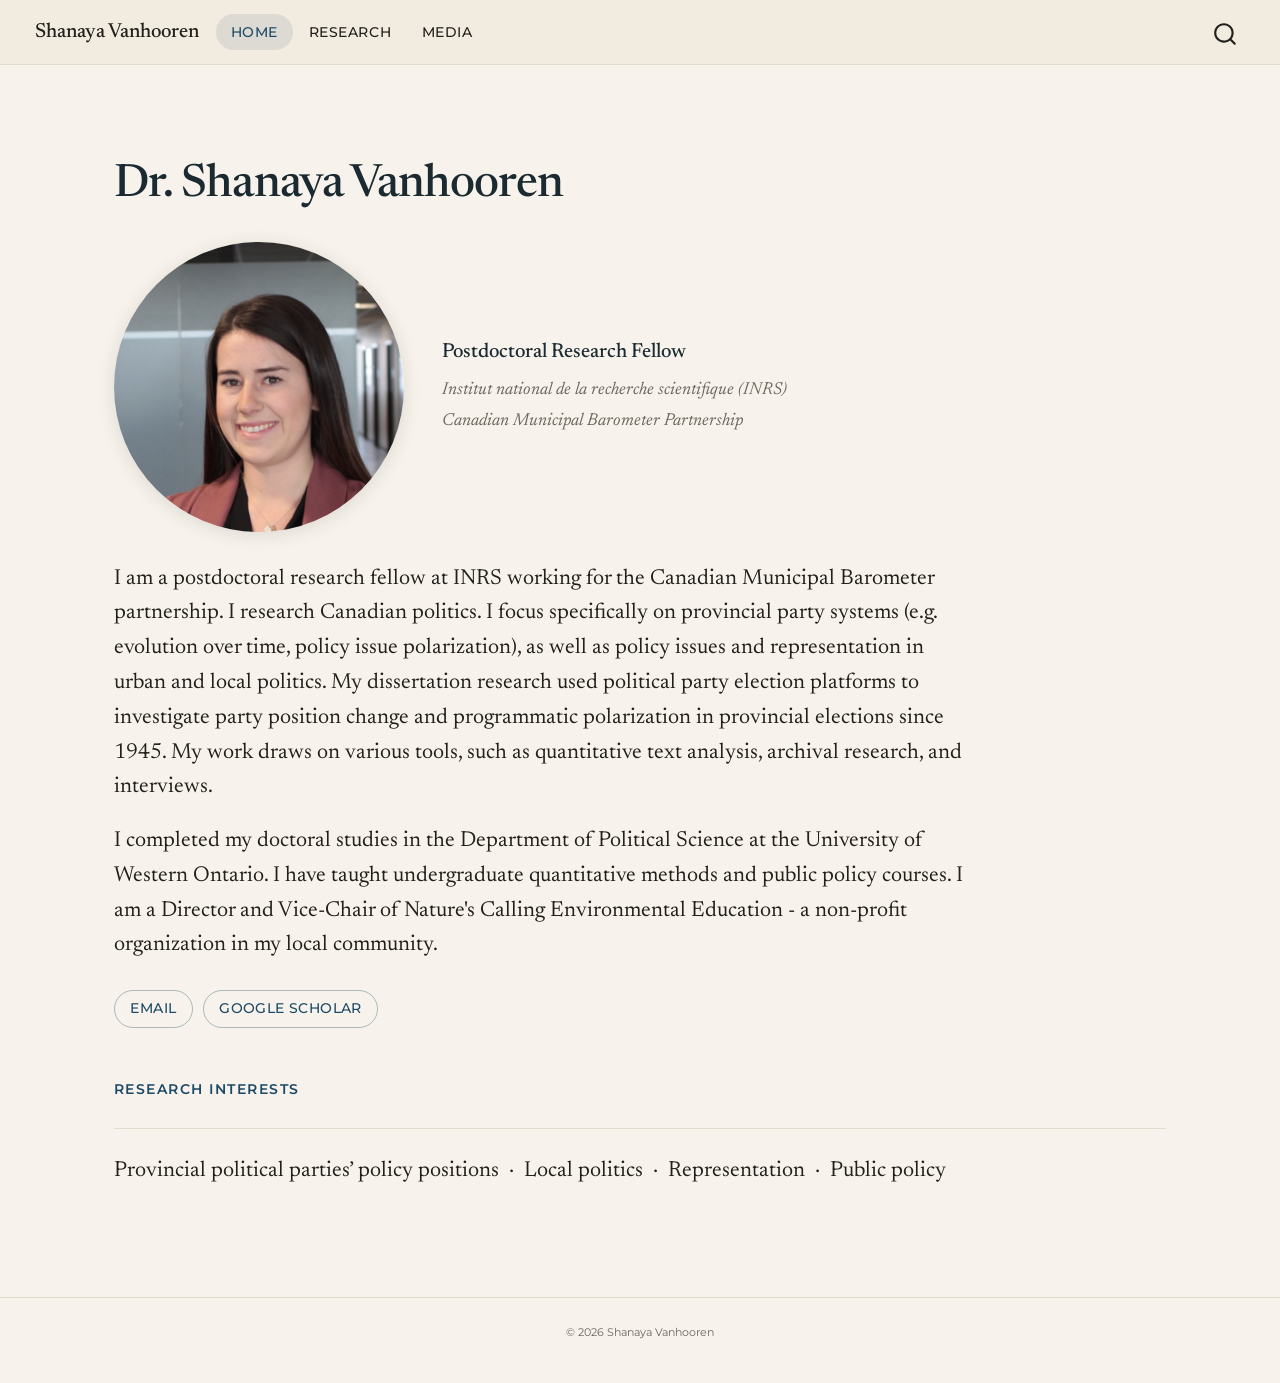
==== commit c52b0a41: "Update home page bio" ====
--- a/docs/index.html
+++ b/docs/index.html
@@ -137,7 +137,7 @@
     I am a postdoctoral research fellow at INRS working for the Canadian Municipal Barometer partnership. I research Canadian politics. I focus specifically on provincial party systems (e.g. evolution over time, policy issue polarization), as well as policy issues and representation in urban and local politics. My dissertation research used political party election platforms to investigate party position change and programmatic polarization in provincial elections since 1945. My work draws on various tools, such as quantitative text analysis, archival research, and interviews. 
   </p>
   <p>
-    I completed my doctoral studies in the Department of Political Science at the University of Western Ontario. I have taught undergraduate quantitative methods and public policy courses. I am a Director and Vice-Chair for a non-profit organization in my local community called Nature's Calling Environmental Education. 
+    I completed my doctoral studies in the Department of Political Science at the University of Western Ontario. I have taught undergraduate quantitative methods and public policy courses. I am a Director and Vice-Chair of Nature's Calling Environmental Education - a non-profit organization in my local community.  
   </p>
   <div class="contact-links">
     <a href="mailto:shanaya.vanhooren@inrs.ca">Email</a>
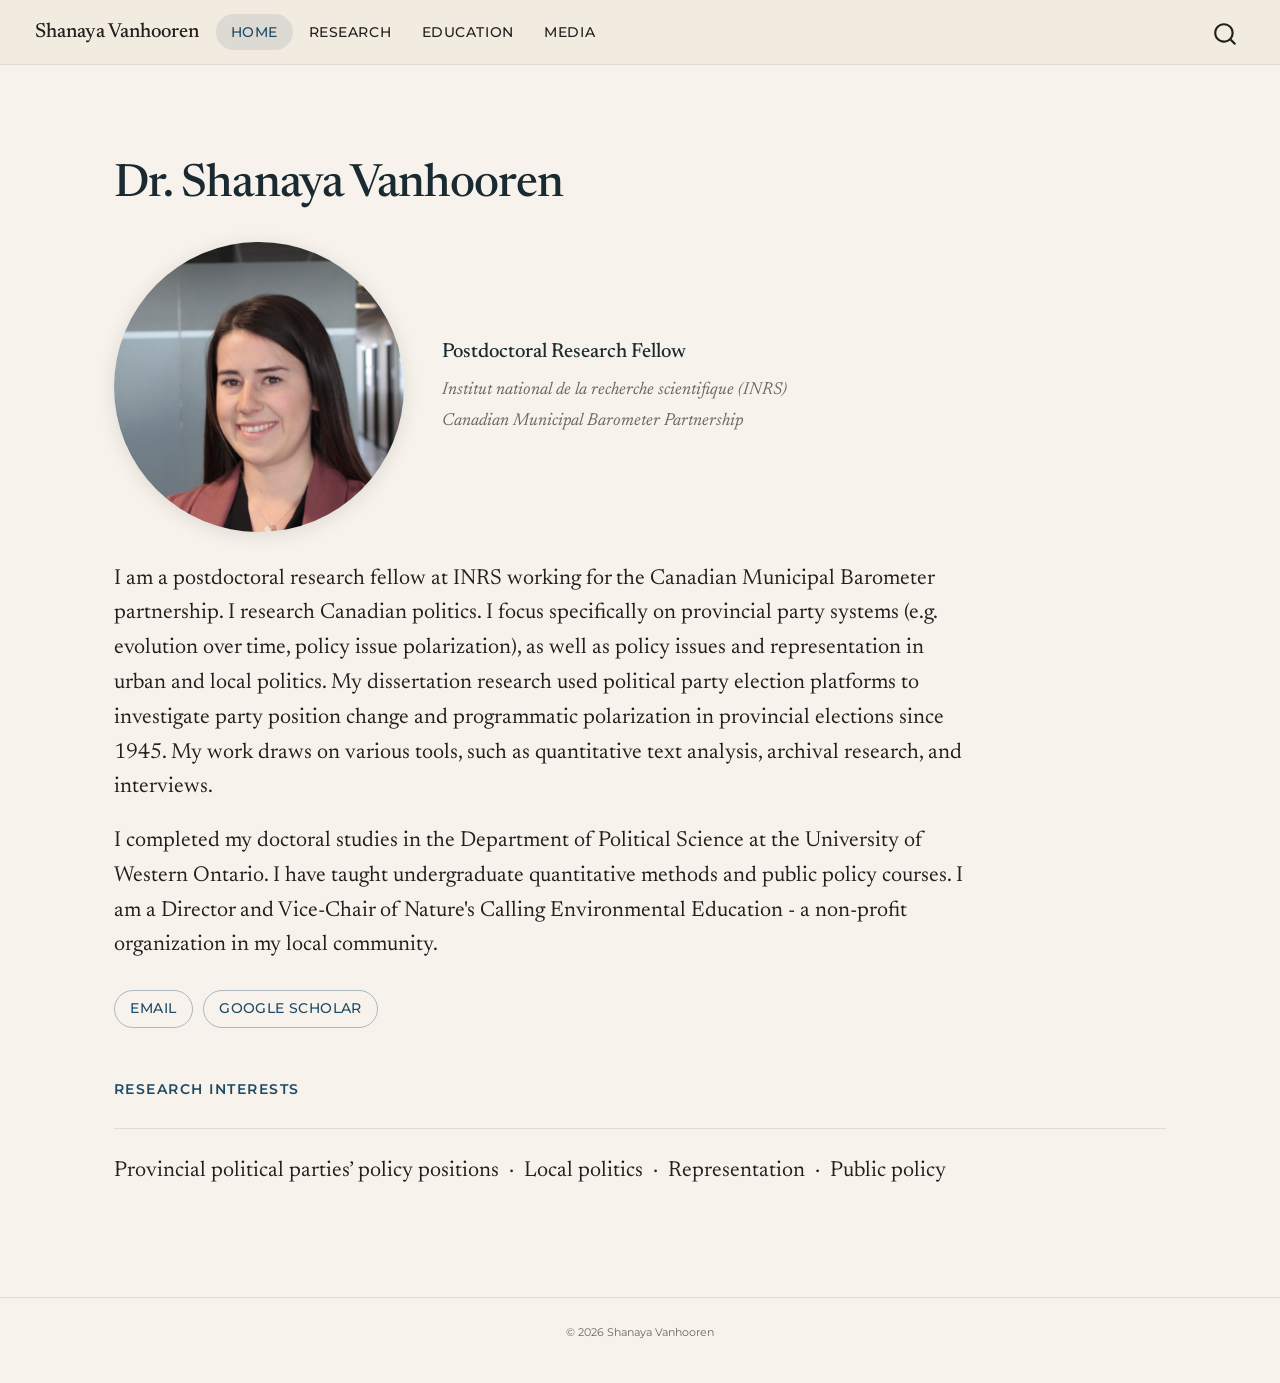
==== commit a17df037: "Add Education page" ====
--- a/docs/index.html
+++ b/docs/index.html
@@ -42,7 +42,7 @@
 <link href="site_libs/quarto-html/quarto-syntax-highlighting-7f8f88aac4f3542376d5c11b86a4c14d.css" rel="stylesheet" id="quarto-text-highlighting-styles">
 <script src="site_libs/bootstrap/bootstrap.min.js"></script>
 <link href="site_libs/bootstrap/bootstrap-icons.css" rel="stylesheet">
-<link href="site_libs/bootstrap/bootstrap-89f567ef0fc75ff11e3d05f525db4332.min.css" rel="stylesheet" append-hash="true" id="quarto-bootstrap" data-mode="light">
+<link href="site_libs/bootstrap/bootstrap-4c466b19fba875dd90f215efed5b96f1.min.css" rel="stylesheet" append-hash="true" id="quarto-bootstrap" data-mode="light">
 <script id="quarto-search-options" type="application/json">{
   "location": "navbar",
   "copy-button": false,
@@ -100,6 +100,10 @@
 <span class="menu-text">Research</span></a>
   </li>  
   <li class="nav-item">
+    <a class="nav-link" href="./education.html"> 
+<span class="menu-text">Education</span></a>
+  </li>  
+  <li class="nav-item">
     <a class="nav-link" href="./media.html"> 
 <span class="menu-text">Media</span></a>
   </li>  
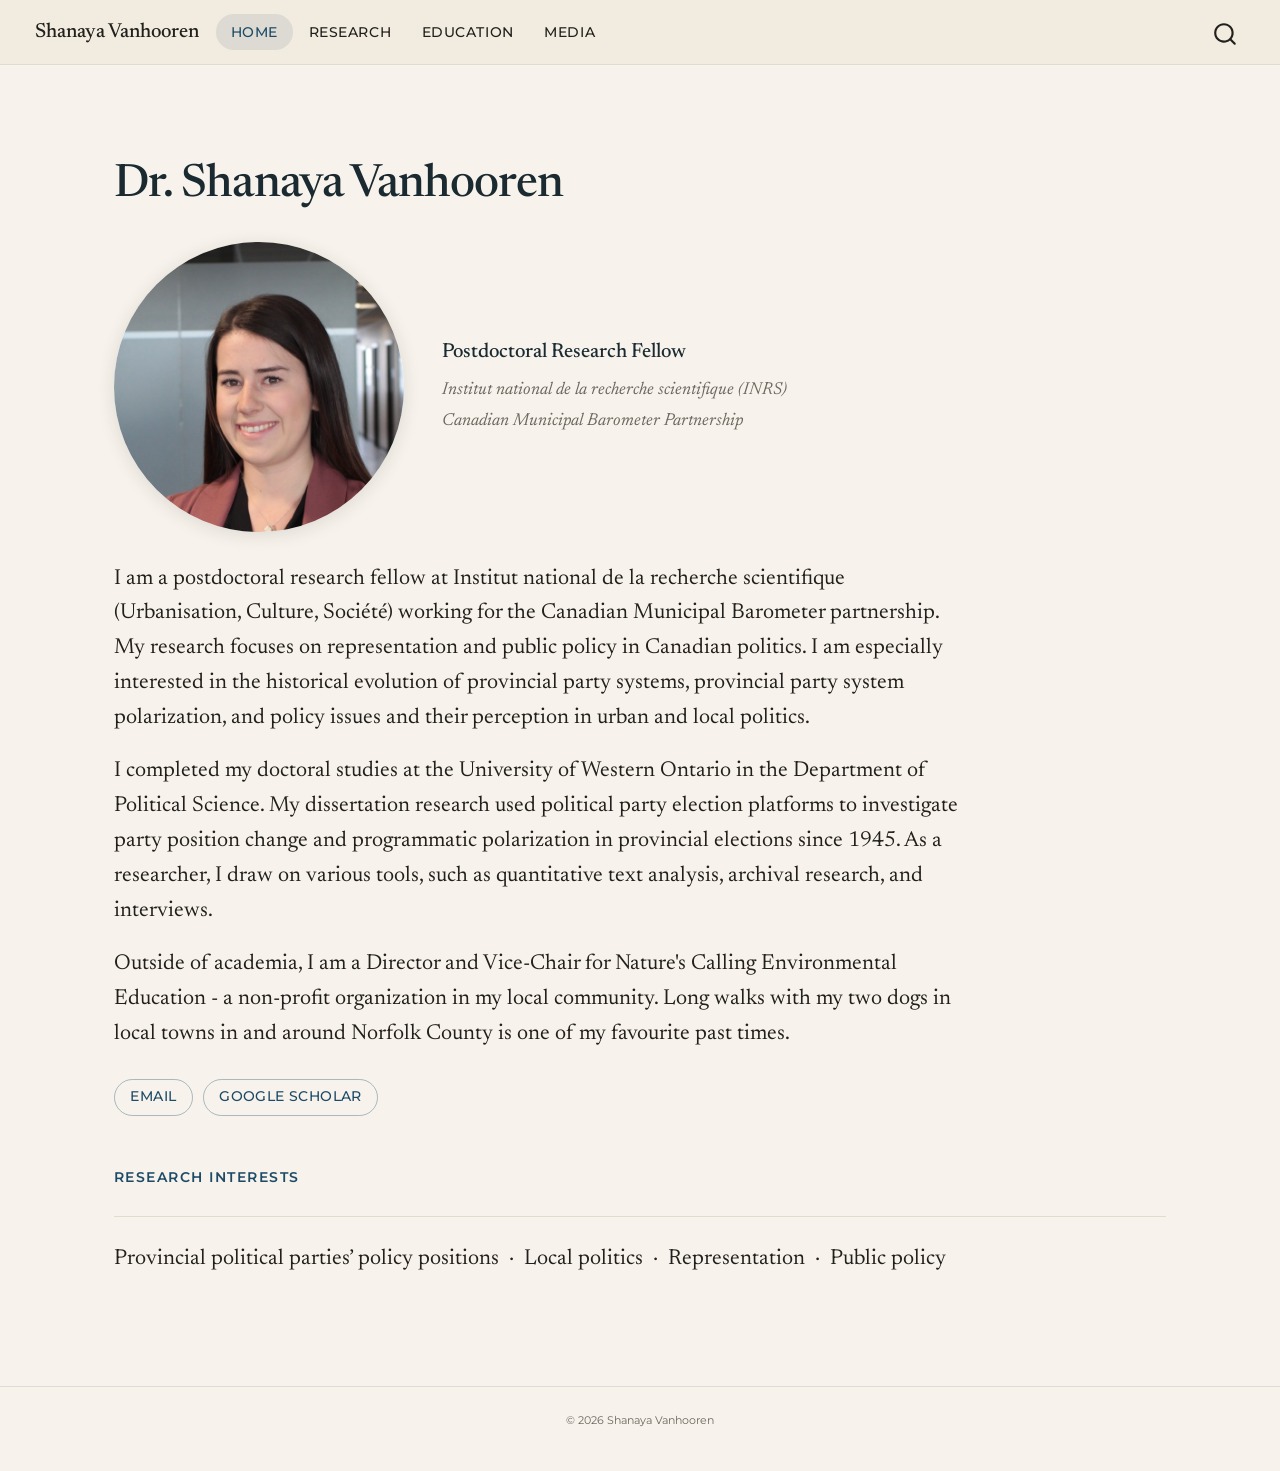
==== commit 4f6b69b4: "Update home page bio" ====
--- a/docs/index.html
+++ b/docs/index.html
@@ -42,7 +42,7 @@
 <link href="site_libs/quarto-html/quarto-syntax-highlighting-7f8f88aac4f3542376d5c11b86a4c14d.css" rel="stylesheet" id="quarto-text-highlighting-styles">
 <script src="site_libs/bootstrap/bootstrap.min.js"></script>
 <link href="site_libs/bootstrap/bootstrap-icons.css" rel="stylesheet">
-<link href="site_libs/bootstrap/bootstrap-4c466b19fba875dd90f215efed5b96f1.min.css" rel="stylesheet" append-hash="true" id="quarto-bootstrap" data-mode="light">
+<link href="site_libs/bootstrap/bootstrap-046c7a64d52c746981b41061ab3e5bde.min.css" rel="stylesheet" append-hash="true" id="quarto-bootstrap" data-mode="light">
 <script id="quarto-search-options" type="application/json">{
   "location": "navbar",
   "copy-button": false,
@@ -138,10 +138,13 @@
 
 <div class="about-bio">
   <p>
-    I am a postdoctoral research fellow at INRS working for the Canadian Municipal Barometer partnership. I research Canadian politics. I focus specifically on provincial party systems (e.g. evolution over time, policy issue polarization), as well as policy issues and representation in urban and local politics. My dissertation research used political party election platforms to investigate party position change and programmatic polarization in provincial elections since 1945. My work draws on various tools, such as quantitative text analysis, archival research, and interviews. 
+    I am a postdoctoral research fellow at Institut national de la recherche scientifique (Urbanisation, Culture, Société) working for the Canadian Municipal Barometer partnership. My research focuses on representation and public policy in Canadian politics. I am especially interested in the historical evolution of provincial party systems, provincial party system polarization, and policy issues and their perception in urban and local politics.
   </p>
   <p>
-    I completed my doctoral studies in the Department of Political Science at the University of Western Ontario. I have taught undergraduate quantitative methods and public policy courses. I am a Director and Vice-Chair of Nature's Calling Environmental Education - a non-profit organization in my local community.  
+    I completed my doctoral studies at the University of Western Ontario in the Department of Political Science. My dissertation research used political party election platforms to investigate party position change and programmatic polarization in provincial elections since 1945. As a researcher, I draw on various tools, such as quantitative text analysis, archival research, and interviews.
+  </p>
+  <p>
+    Outside of academia, I am a Director and Vice-Chair for Nature's Calling Environmental Education - a non-profit organization in my local community. Long walks with my two dogs in local towns in and around Norfolk County is one of my favourite past times.
   </p>
   <div class="contact-links">
     <a href="mailto:shanaya.vanhooren@inrs.ca">Email</a>
